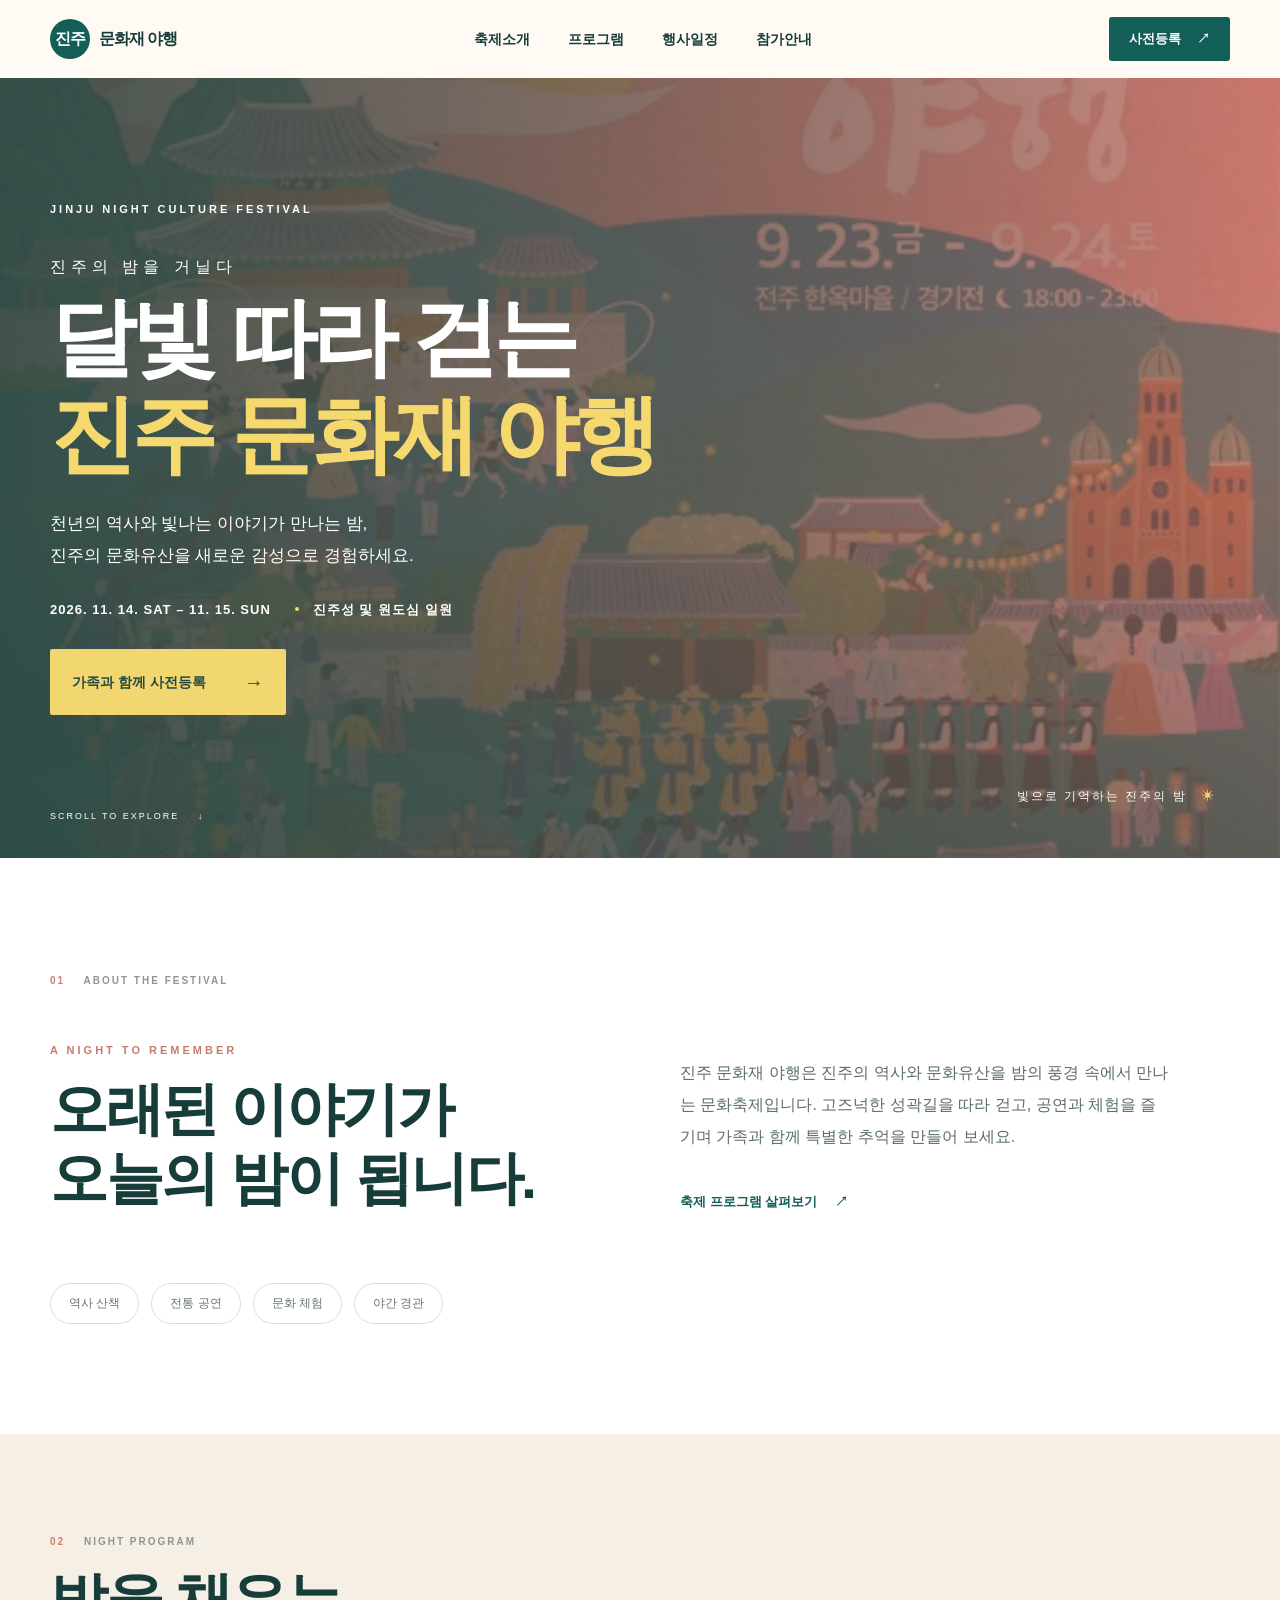
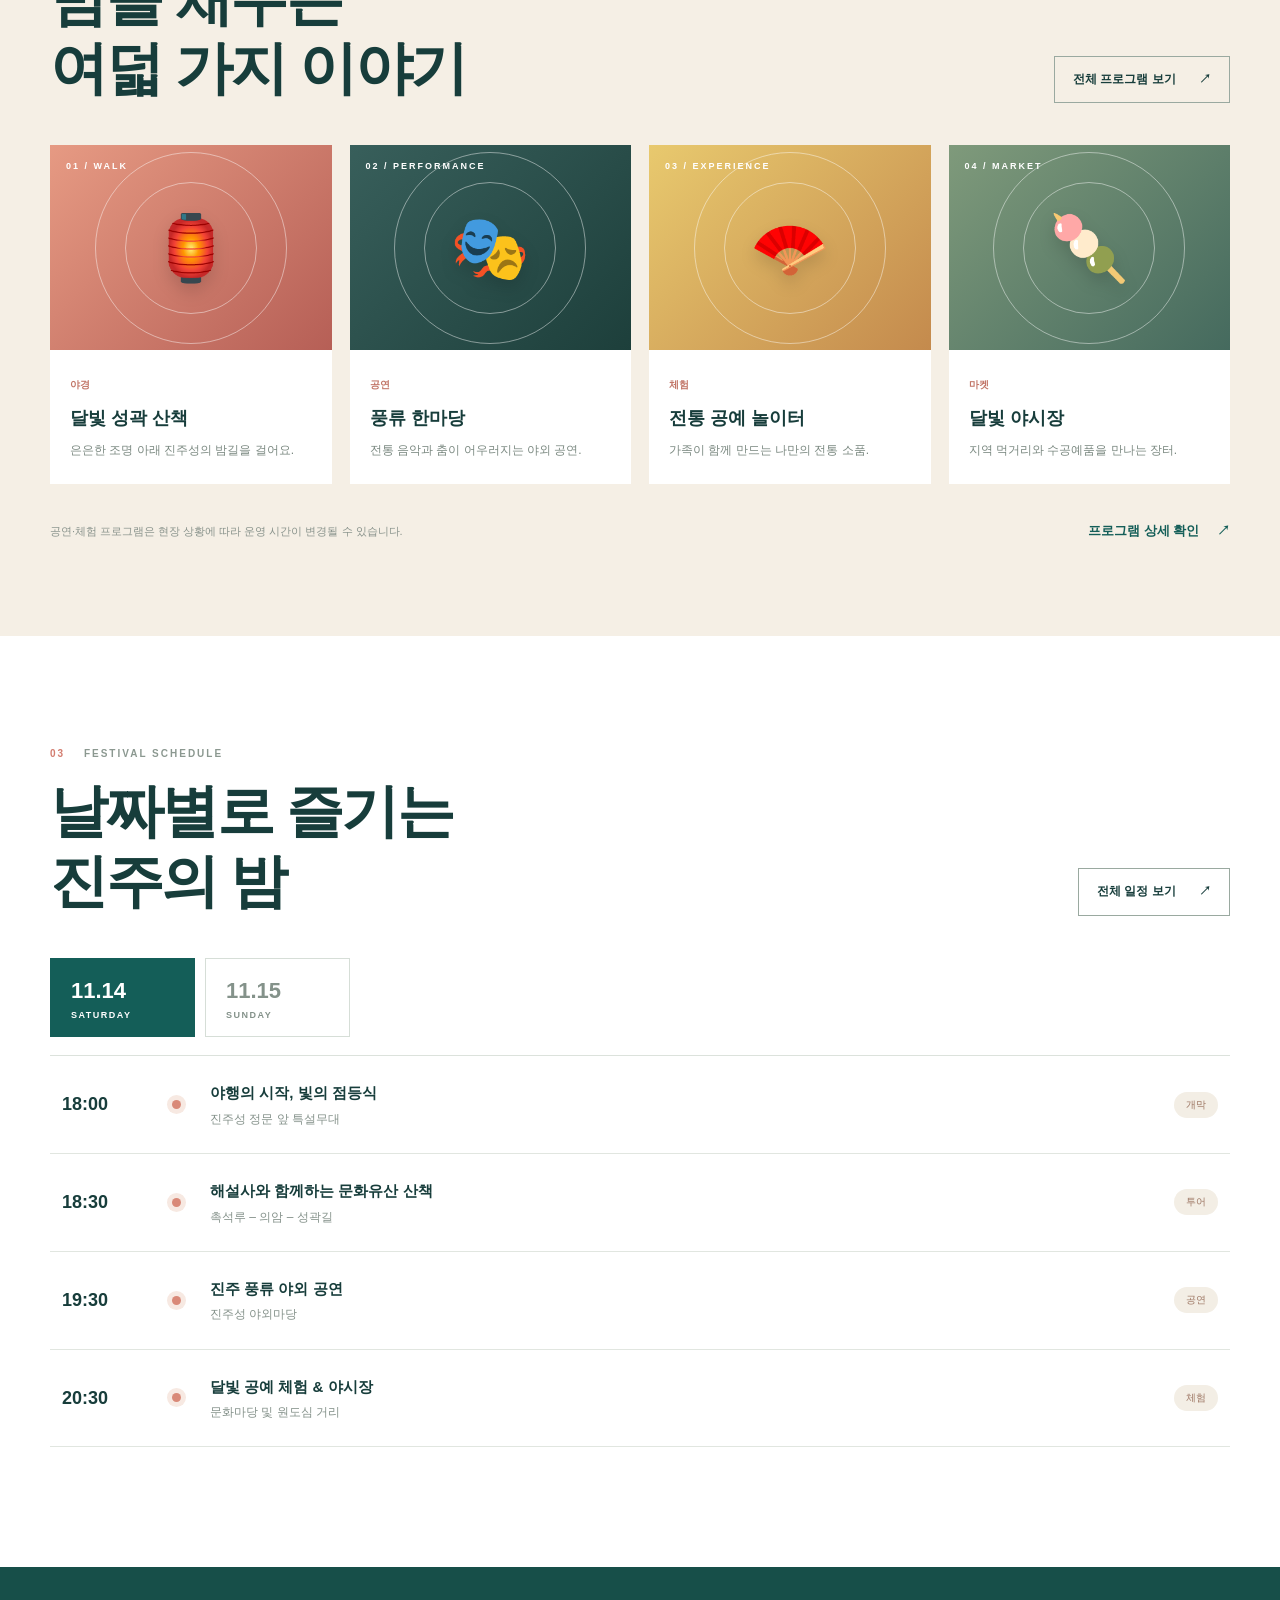
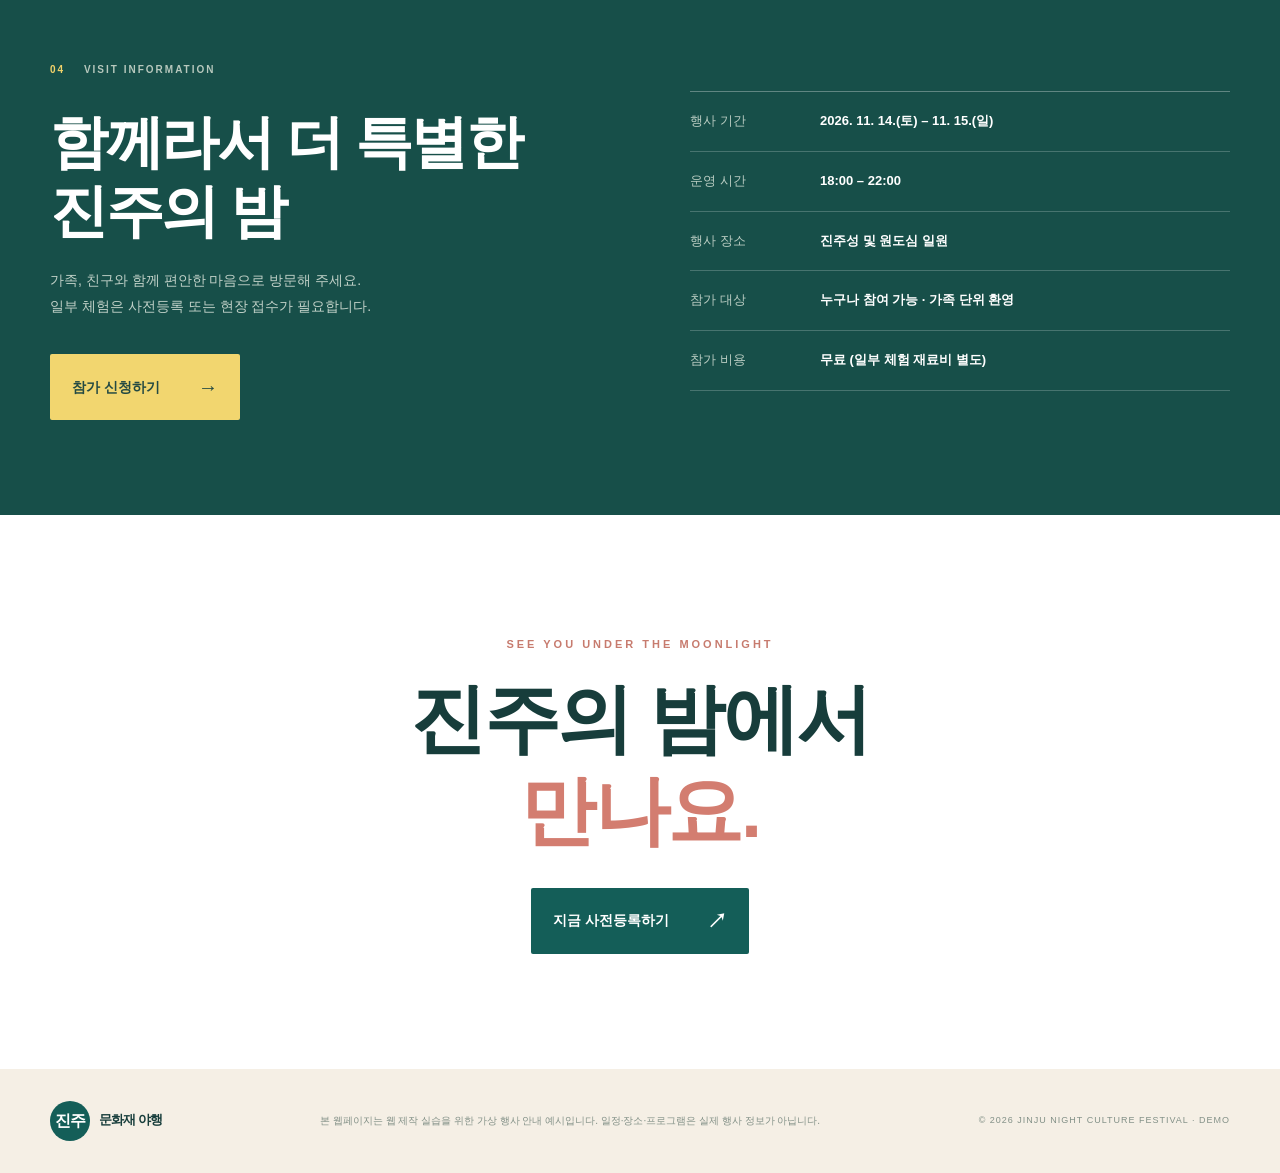
==== index.html @ 20b612c8 "Add files via upload" ====
<!DOCTYPE html>
<html lang="ko">
<head>
  <meta charset="UTF-8">
  <meta name="viewport" content="width=device-width, initial-scale=1.0">
  <meta name="description" content="진주의 밤, 역사와 문화가 만나는 진주 문화재 야행 행사 안내">
  <title>진주 문화재 야행 | 달빛 아래 만나는 진주의 밤</title>
  <link rel="stylesheet" href="css/style.css">
  <script src="js/main.js" defer></script>
</head>
<body>
  <header class="site-header">
    <a class="brand" href="#home" aria-label="진주 문화재 야행 홈">
      <span class="brand-mark">진주</span><span>문화재 야행</span>
    </a>
    <nav class="main-nav" aria-label="주 메뉴">
      <a href="#about">축제소개</a><a href="#program">프로그램</a><a href="#schedule">행사일정</a><a href="#visit">참가안내</a>
    </nav>
    <a class="header-apply" href="registration.html">사전등록 <span>↗</span></a>
    <button class="menu-toggle" aria-label="메뉴 열기" aria-expanded="false">☰</button>
  </header>

  <main>
    <section class="hero" id="home">
      <div class="hero-image" role="img" aria-label="진주 문화재 야행 축제 포스터"></div>
      <div class="hero-shade"></div>
      <div class="hero-content">
        <p class="eyebrow light">JINJU NIGHT CULTURE FESTIVAL</p>
        <p class="hero-kicker">진주의 밤을 거닐다</p>
        <h1>달빛 따라 걷는<br><em>진주 문화재 야행</em></h1>
        <p class="hero-desc">천년의 역사와 빛나는 이야기가 만나는 밤,<br>진주의 문화유산을 새로운 감성으로 경험하세요.</p>
        <div class="hero-meta"><span>2026. 11. 14. SAT – 11. 15. SUN</span><span>진주성 및 원도심 일원</span></div>
        <a class="primary-button" href="registration.html">가족과 함께 사전등록 <span>→</span></a>
      </div>
      <div class="hero-note">빛으로 기억하는 진주의 밤 <span>✳</span></div>
      <a class="scroll-cue" href="#about">SCROLL TO EXPLORE <span>↓</span></a>
    </section>

    <section class="intro section-wrap" id="about">
      <div class="section-label"><span>01</span> ABOUT THE FESTIVAL</div>
      <div class="intro-grid">
        <div><p class="overline">A NIGHT TO REMEMBER</p><h2>오래된 이야기가<br>오늘의 밤이 됩니다.</h2></div>
        <div class="intro-copy"><p>진주 문화재 야행은 진주의 역사와 문화유산을 밤의 풍경 속에서 만나는 문화축제입니다. 고즈넉한 성곽길을 따라 걷고, 공연과 체험을 즐기며 가족과 함께 특별한 추억을 만들어 보세요.</p><a class="text-link" href="#program">축제 프로그램 살펴보기 <span>↗</span></a></div>
      </div>
      <div class="keyword-row"><span>역사 산책</span><span>전통 공연</span><span>문화 체험</span><span>야간 경관</span></div>
    </section>

    <section class="program-section" id="program">
      <div class="section-wrap">
        <div class="section-heading">
          <div><div class="section-label"><span>02</span> NIGHT PROGRAM</div><h2>밤을 채우는<br>여덟 가지 이야기</h2></div>
          <button class="outline-button" data-open="program-modal">전체 프로그램 보기 <span>↗</span></button>
        </div>
        <div class="program-grid">
          <article class="program-card"><div class="program-art art-one"><span>🏮</span><small>01 / WALK</small></div><div class="card-info"><span class="tag">야경</span><h3>달빛 성곽 산책</h3><p>은은한 조명 아래 진주성의 밤길을 걸어요.</p></div></article>
          <article class="program-card"><div class="program-art art-two"><span>🎭</span><small>02 / PERFORMANCE</small></div><div class="card-info"><span class="tag">공연</span><h3>풍류 한마당</h3><p>전통 음악과 춤이 어우러지는 야외 공연.</p></div></article>
          <article class="program-card"><div class="program-art art-three"><span>🪭</span><small>03 / EXPERIENCE</small></div><div class="card-info"><span class="tag">체험</span><h3>전통 공예 놀이터</h3><p>가족이 함께 만드는 나만의 전통 소품.</p></div></article>
          <article class="program-card"><div class="program-art art-four"><span>🍡</span><small>04 / MARKET</small></div><div class="card-info"><span class="tag">마켓</span><h3>달빛 야시장</h3><p>지역 먹거리와 수공예품을 만나는 장터.</p></div></article>
        </div>
        <div class="program-bottom"><p>공연·체험 프로그램은 현장 상황에 따라 운영 시간이 변경될 수 있습니다.</p><button class="text-link button-link" data-open="program-modal">프로그램 상세 확인 <span>↗</span></button></div>
      </div>
    </section>

    <section class="schedule-section section-wrap" id="schedule">
      <div class="section-heading">
        <div><div class="section-label"><span>03</span> FESTIVAL SCHEDULE</div><h2>날짜별로 즐기는<br>진주의 밤</h2></div>
        <button class="outline-button" data-open="schedule-modal">전체 일정 보기 <span>↗</span></button>
      </div>
      <div class="day-tabs" role="tablist" aria-label="날짜별 일정">
        <button class="day-tab active" data-day="day1" role="tab" aria-selected="true">11.14 <small>SATURDAY</small></button>
        <button class="day-tab" data-day="day2" role="tab" aria-selected="false">11.15 <small>SUNDAY</small></button>
      </div>
      <div class="timeline" id="timeline">
        <div class="timeline-item"><time>18:00</time><span class="timeline-dot"></span><div><b>야행의 시작, 빛의 점등식</b><p>진주성 정문 앞 특설무대</p></div><span class="timeline-type">개막</span></div>
        <div class="timeline-item"><time>18:30</time><span class="timeline-dot"></span><div><b>해설사와 함께하는 문화유산 산책</b><p>촉석루 – 의암 – 성곽길</p></div><span class="timeline-type">투어</span></div>
        <div class="timeline-item"><time>19:30</time><span class="timeline-dot"></span><div><b>진주 풍류 야외 공연</b><p>진주성 야외마당</p></div><span class="timeline-type">공연</span></div>
        <div class="timeline-item"><time>20:30</time><span class="timeline-dot"></span><div><b>달빛 공예 체험 & 야시장</b><p>문화마당 및 원도심 거리</p></div><span class="timeline-type">체험</span></div>
      </div>
    </section>

    <section class="visit-section" id="visit">
      <div class="section-wrap visit-grid">
        <div><div class="section-label light-label"><span>04</span> VISIT INFORMATION</div><h2>함께라서 더 특별한<br>진주의 밤</h2><p>가족, 친구와 함께 편안한 마음으로 방문해 주세요.<br>일부 체험은 사전등록 또는 현장 접수가 필요합니다.</p><a class="primary-button pale" href="registration.html">참가 신청하기 <span>→</span></a></div>
        <div class="info-list">
          <div><span>행사 기간</span><b>2026. 11. 14.(토) – 11. 15.(일)</b></div>
          <div><span>운영 시간</span><b>18:00 – 22:00</b></div>
          <div><span>행사 장소</span><b>진주성 및 원도심 일원</b></div>
          <div><span>참가 대상</span><b>누구나 참여 가능 · 가족 단위 환영</b></div>
          <div><span>참가 비용</span><b>무료 (일부 체험 재료비 별도)</b></div>
        </div>
      </div>
    </section>
    <section class="closing section-wrap"><p class="overline">SEE YOU UNDER THE MOONLIGHT</p><h2>진주의 밤에서<br><em>만나요.</em></h2><a class="dark-button" href="registration.html">지금 사전등록하기 <span>↗</span></a></section>
  </main>

  <footer><a class="brand footer-brand" href="#home"><span class="brand-mark">진주</span><span>문화재 야행</span></a><p>본 웹페이지는 웹 제작 실습을 위한 가상 행사 안내 예시입니다. 일정·장소·프로그램은 실제 행사 정보가 아닙니다.</p><span>© 2026 JINJU NIGHT CULTURE FESTIVAL · DEMO</span></footer>

  <!-- 팝업: 일정과 프로그램 내용을 자바스크립트로 표시합니다. -->
  <div class="modal" id="schedule-modal" aria-hidden="true"><div class="modal-panel"><button class="modal-close" aria-label="팝업 닫기">×</button><p class="overline">FULL SCHEDULE</p><h2>전체 행사 일정</h2><div class="modal-content">
    <h3>11월 14일(토)</h3><p>18:00 점등식 · 18:30 문화유산 산책 · 19:30 전통 공연 · 20:30 달빛 야시장</p>
    <h3>11월 15일(일)</h3><p>18:00 어린이 풍물놀이 · 18:30 가족 역사 퀴즈 · 19:30 국악 콘서트 · 20:30 야간 해설 투어</p>
    <small>※ 예시 일정이며 실제 운영 정보가 아닙니다.</small></div></div></div>
  <div class="modal" id="program-modal" aria-hidden="true"><div class="modal-panel"><button class="modal-close" aria-label="팝업 닫기">×</button><p class="overline">ALL PROGRAMS</p><h2>전체 프로그램</h2><div class="modal-content program-detail">
    <p><b>달빛 성곽 산책</b> — 문화해설사와 함께 걷는 야간 역사 투어</p><p><b>풍류 한마당</b> — 국악, 전통무용, 지역 예술인 공연</p><p><b>전통 공예 놀이터</b> — 한지등·전통문양 만들기 가족 체험</p><p><b>달빛 야시장</b> — 지역 먹거리, 수공예 플리마켓</p><p><b>어린이 역사 탐험</b> — 미션지를 활용한 가족 참여 프로그램</p><small>※ 프로그램은 예시이며 현장 상황에 따라 변경될 수 있습니다.</small></div></div></div>
</body>
</html>
---- css/style.css ----
/* 기본 색상과 공통 설정 */
:root{--ink:#173d3b;--green:#145e58;--coral:#e98e82;--cream:#f7f1e8;--gold:#e9c85a;--muted:#71817b}
*{box-sizing:border-box}html{scroll-behavior:smooth}body{margin:0;color:var(--ink);font-family:"Pretendard","Noto Sans KR",Arial,sans-serif;line-height:1.6}a{color:inherit;text-decoration:none}button{font:inherit;cursor:pointer}.section-wrap{width:min(1180px,calc(100% - 48px));margin:0 auto}
.site-header{height:78px;padding:0 max(24px,calc((100% - 1180px)/2));display:flex;align-items:center;justify-content:space-between;background:#fffaf4;position:relative;z-index:5}.brand{display:flex;align-items:center;gap:9px;font-weight:900;letter-spacing:-1px}.brand-mark{display:grid;place-items:center;width:40px;height:40px;border-radius:50%;background:var(--green);color:white;font-size:16px}.main-nav{display:flex;gap:38px;font-size:14px;font-weight:700}.main-nav a:hover{color:#c96d61}.header-apply{background:var(--green);color:white;padding:12px 20px;border-radius:3px;font-size:13px;font-weight:800}.header-apply span{margin-left:12px}.menu-toggle{display:none;border:0;background:none;font-size:24px;color:var(--ink)}
.hero{min-height:700px;height:min(780px,calc(100vh - 78px));position:relative;overflow:hidden;background:#d98f86;color:white}.hero-image{position:absolute;inset:0;background-image:url("../assets/jinju-night-poster.png");background-position:center 45%;background-size:cover;opacity:.44;mix-blend-mode:multiply}.hero-shade{position:absolute;inset:0;background:linear-gradient(90deg,rgba(35,72,66,.82),rgba(35,72,66,.48) 48%,rgba(35,72,66,.06)),linear-gradient(0deg,rgba(20,55,50,.3),transparent 45%)}.hero-content{position:relative;z-index:1;width:min(1180px,calc(100% - 48px));margin:0 auto;padding-top:112px}.eyebrow,.overline{font-size:11px;letter-spacing:3px;font-weight:800}.hero-kicker{font-size:16px;letter-spacing:5px;margin:35px 0 10px}.hero h1{font-size:clamp(48px,7vw,86px);line-height:1.12;letter-spacing:-5px;margin:0;font-weight:900}.hero h1 em,.closing h2 em{font-style:normal;color:#f6d96e}.hero-desc{font-size:17px;line-height:1.9;margin:26px 0}.hero-meta{display:flex;gap:24px;font-size:13px;font-weight:700;letter-spacing:1px;margin:28px 0}.hero-meta span+span:before{content:"";display:inline-block;width:4px;height:4px;background:#f5d86d;border-radius:50%;margin:0 14px 3px 0}.primary-button,.dark-button{display:inline-flex;align-items:center;gap:38px;background:#f2d66f;color:#244a43;padding:17px 22px;font-weight:900;font-size:14px;border-radius:2px}.primary-button span,.dark-button span{font-size:20px}.hero-note{position:absolute;right:5%;bottom:52px;font-size:12px;letter-spacing:2px}.hero-note span{color:#f6d96e;margin-left:10px}.scroll-cue{position:absolute;left:max(24px,calc((100% - 1180px)/2));bottom:35px;font-size:9px;letter-spacing:2px}.scroll-cue span{margin-left:14px}
.intro{padding-top:115px;padding-bottom:110px}.section-label{font-size:10px;letter-spacing:2px;font-weight:900;color:#8b9890}.section-label span{color:#d37d70;margin-right:14px}.intro-grid{display:grid;grid-template-columns:1fr 1fr;gap:80px;margin-top:42px}.overline{color:#c77b6e}.intro h2,.section-heading h2,.visit-section h2,.closing h2{font-size:clamp(36px,4.5vw,58px);line-height:1.2;letter-spacing:-2.5px;margin:15px 0;font-weight:900}.intro-copy{padding-top:10px;max-width:490px;color:#596d66;font-size:16px;line-height:2}.text-link{display:inline-block;border:0;background:none;padding:0;margin-top:20px;font-size:13px;font-weight:900;color:var(--green)}.text-link span{margin-left:14px}.keyword-row{display:flex;gap:12px;margin-top:55px}.keyword-row span{padding:10px 18px;border:1px solid #d9dfd7;border-radius:50px;font-size:12px;color:#65766e}
.program-section{background:#f5efe5;padding:100px 0 85px}.section-heading{display:flex;justify-content:space-between;align-items:end;margin-bottom:42px}.section-heading h2{margin-bottom:0}.outline-button{border:1px solid #9aa9a0;background:transparent;padding:13px 18px;color:var(--ink);font-size:12px;font-weight:800}.outline-button span{margin-left:20px}.program-grid{display:grid;grid-template-columns:repeat(4,1fr);gap:18px}.program-card{background:white}.program-art{height:205px;display:flex;align-items:center;justify-content:center;position:relative;overflow:hidden}.program-art:before,.program-art:after{content:"";position:absolute;border-radius:50%;border:1px solid rgba(255,255,255,.45);width:190px;height:190px}.program-art:after{width:130px;height:130px}.program-art>span{font-size:64px;z-index:1;filter:drop-shadow(0 8px 8px #0002)}.program-art small{position:absolute;left:16px;top:14px;font-size:9px;letter-spacing:2px;color:#fff;font-weight:800}.art-one{background:linear-gradient(135deg,#e69a83,#b65f56)}.art-two{background:linear-gradient(135deg,#385f5b,#1d3f3b)}.art-three{background:linear-gradient(135deg,#e8c96e,#c48a4d)}.art-four{background:linear-gradient(135deg,#7f9a7b,#456a5e)}.card-info{padding:20px 20px 24px}.tag{font-size:10px;color:#c27668;font-weight:900}.card-info h3{font-size:18px;margin:8px 0}.card-info p{font-size:12px;color:#7b8981;margin:0}.program-bottom{display:flex;justify-content:space-between;align-items:center;margin-top:28px;color:#89938c;font-size:11px}.button-link{margin:0}
.schedule-section{padding-top:110px;padding-bottom:120px}.day-tabs{display:flex;gap:10px;margin:40px 0 18px}.day-tab{min-width:145px;padding:14px 20px;border:1px solid #d6ded7;background:white;color:#84928a;text-align:left;font-size:22px;font-weight:900}.day-tab small{display:block;font-size:9px;letter-spacing:1.5px}.day-tab.active{background:var(--green);color:white;border-color:var(--green)}.timeline{border-top:1px solid #dce2dc}.timeline-item{display:grid;grid-template-columns:90px 18px 1fr 70px;align-items:center;gap:20px;padding:24px 12px;border-bottom:1px solid #e1e6e0}.timeline-item time{font-size:18px;font-weight:900}.timeline-dot{width:9px;height:9px;background:#d98978;border-radius:50%;box-shadow:0 0 0 5px #f7e9e2}.timeline-item b{font-size:15px}.timeline-item p{margin:4px 0 0;font-size:12px;color:#84918a}.timeline-type{justify-self:end;background:#f3eee5;padding:5px 12px;font-size:10px;color:#9c7562;border-radius:20px}
.visit-section{background:#174f49;color:white;padding:95px 0}.visit-grid{display:grid;grid-template-columns:1fr 1fr;gap:100px;align-items:center}.light-label{color:#b7c8bd}.light-label span{color:#f3d36a}.visit-section h2{margin:30px 0 20px}.visit-section p{color:#c1d1c8;font-size:14px;line-height:1.9}.pale{margin-top:20px}.info-list{border-top:1px solid #ffffff50}.info-list>div{display:grid;grid-template-columns:110px 1fr;gap:20px;padding:19px 0;border-bottom:1px solid #ffffff35;font-size:13px}.info-list span{color:#b9ccc2}.info-list b{font-weight:700}
.closing{text-align:center;padding-top:110px;padding-bottom:115px}.closing h2{font-size:clamp(48px,6vw,76px);margin:20px 0 32px}.closing h2 em{color:#d37d70}.dark-button{background:var(--green);color:white}
footer{background:#f5efe5;padding:32px max(24px,calc((100% - 1180px)/2));display:flex;align-items:center;justify-content:space-between;gap:20px}footer p{font-size:10px;color:#829087;margin:0}footer>span{font-size:9px;color:#829087;letter-spacing:1px}.footer-brand{font-size:13px}
.modal{position:fixed;inset:0;background:#102c29b8;display:none;align-items:center;justify-content:center;padding:20px;z-index:20}.modal.open{display:flex}.modal-panel{width:min(620px,100%);max-height:85vh;overflow:auto;background:#fffaf4;padding:42px;position:relative;box-shadow:0 20px 70px #0003}.modal-close{position:absolute;right:20px;top:12px;border:0;background:none;font-size:32px;color:var(--ink)}.modal-panel h2{font-size:34px;margin:8px 0 25px;letter-spacing:-1px}.modal-content{border-top:1px solid #d9dfd7;padding-top:16px}.modal-content h3{font-size:15px;color:#c27668;margin:22px 0 7px}.modal-content p{font-size:13px;color:#596d66;line-height:1.9}.modal-content small{display:block;margin-top:22px;color:#9a9f98;font-size:10px}
@media(max-width:850px){.main-nav{gap:18px}.program-grid{grid-template-columns:repeat(2,1fr)}.visit-grid{gap:45px}.hero-content{padding-top:100px}}
@media(max-width:620px){.site-header{height:66px}.main-nav{display:none;position:absolute;top:66px;left:0;right:0;background:#fffaf4;padding:22px 24px;flex-direction:column;gap:18px;border-top:1px solid #eee}.main-nav.show{display:flex}.header-apply{margin-left:auto;margin-right:14px;padding:10px 12px}.menu-toggle{display:block}.hero{height:690px;min-height:690px}.hero-image{background-position:57% center}.hero-shade{background:linear-gradient(90deg,rgba(27,65,60,.83),rgba(27,65,60,.4)),linear-gradient(0deg,rgba(20,55,50,.3),transparent)}.hero-content{padding-top:92px}.hero h1{font-size:53px;letter-spacing:-3px}.hero-desc{font-size:14px}.hero-meta{flex-direction:column;gap:7px;font-size:11px}.hero-meta span+span:before{display:none}.hero-note{display:none}.intro{padding-top:75px;padding-bottom:75px}.intro-grid{grid-template-columns:1fr;gap:12px;margin-top:25px}.intro-copy{font-size:14px}.keyword-row{flex-wrap:wrap;margin-top:32px}.section-wrap{width:calc(100% - 40px)}.program-section,.schedule-section{padding:75px 0}.section-heading{align-items:start;gap:20px;flex-direction:column}.section-heading h2,.intro h2,.visit-section h2{font-size:39px}.program-grid{gap:12px}.program-art{height:145px}.program-art>span{font-size:48px}.card-info{padding:14px}.card-info h3{font-size:15px}.card-info p{font-size:11px}.program-bottom{align-items:flex-start;gap:12px;flex-direction:column}.timeline-item{grid-template-columns:54px 10px 1fr;gap:12px;padding:20px 4px}.timeline-item time{font-size:15px}.timeline-item b{font-size:13px}.timeline-type{display:none}.visit-section{padding:75px 0}.visit-grid{grid-template-columns:1fr;gap:45px}.info-list>div{grid-template-columns:85px 1fr;font-size:11px;gap:12px}.closing{padding:75px 0}.closing h2{font-size:57px}footer{align-items:flex-start;flex-direction:column;gap:12px}.modal-panel{padding:32px 24px}.modal-panel h2{font-size:28px}}
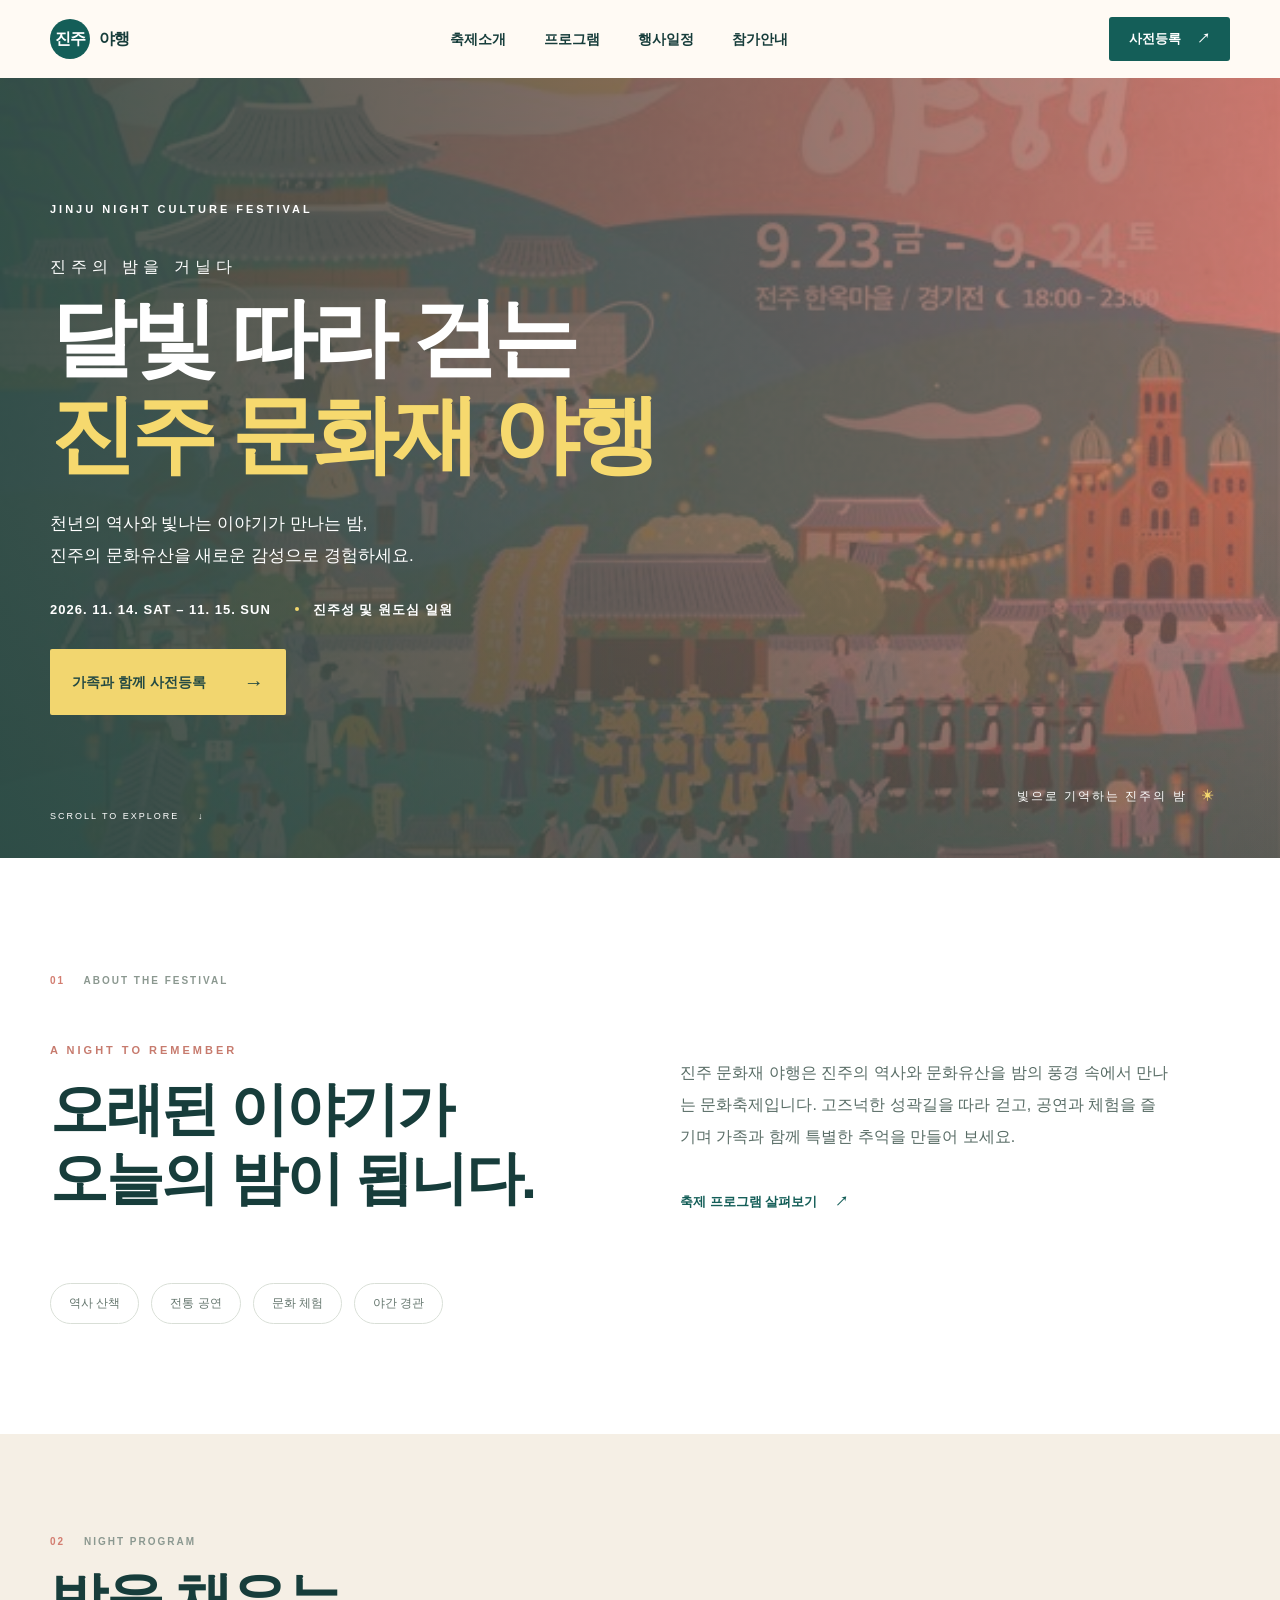
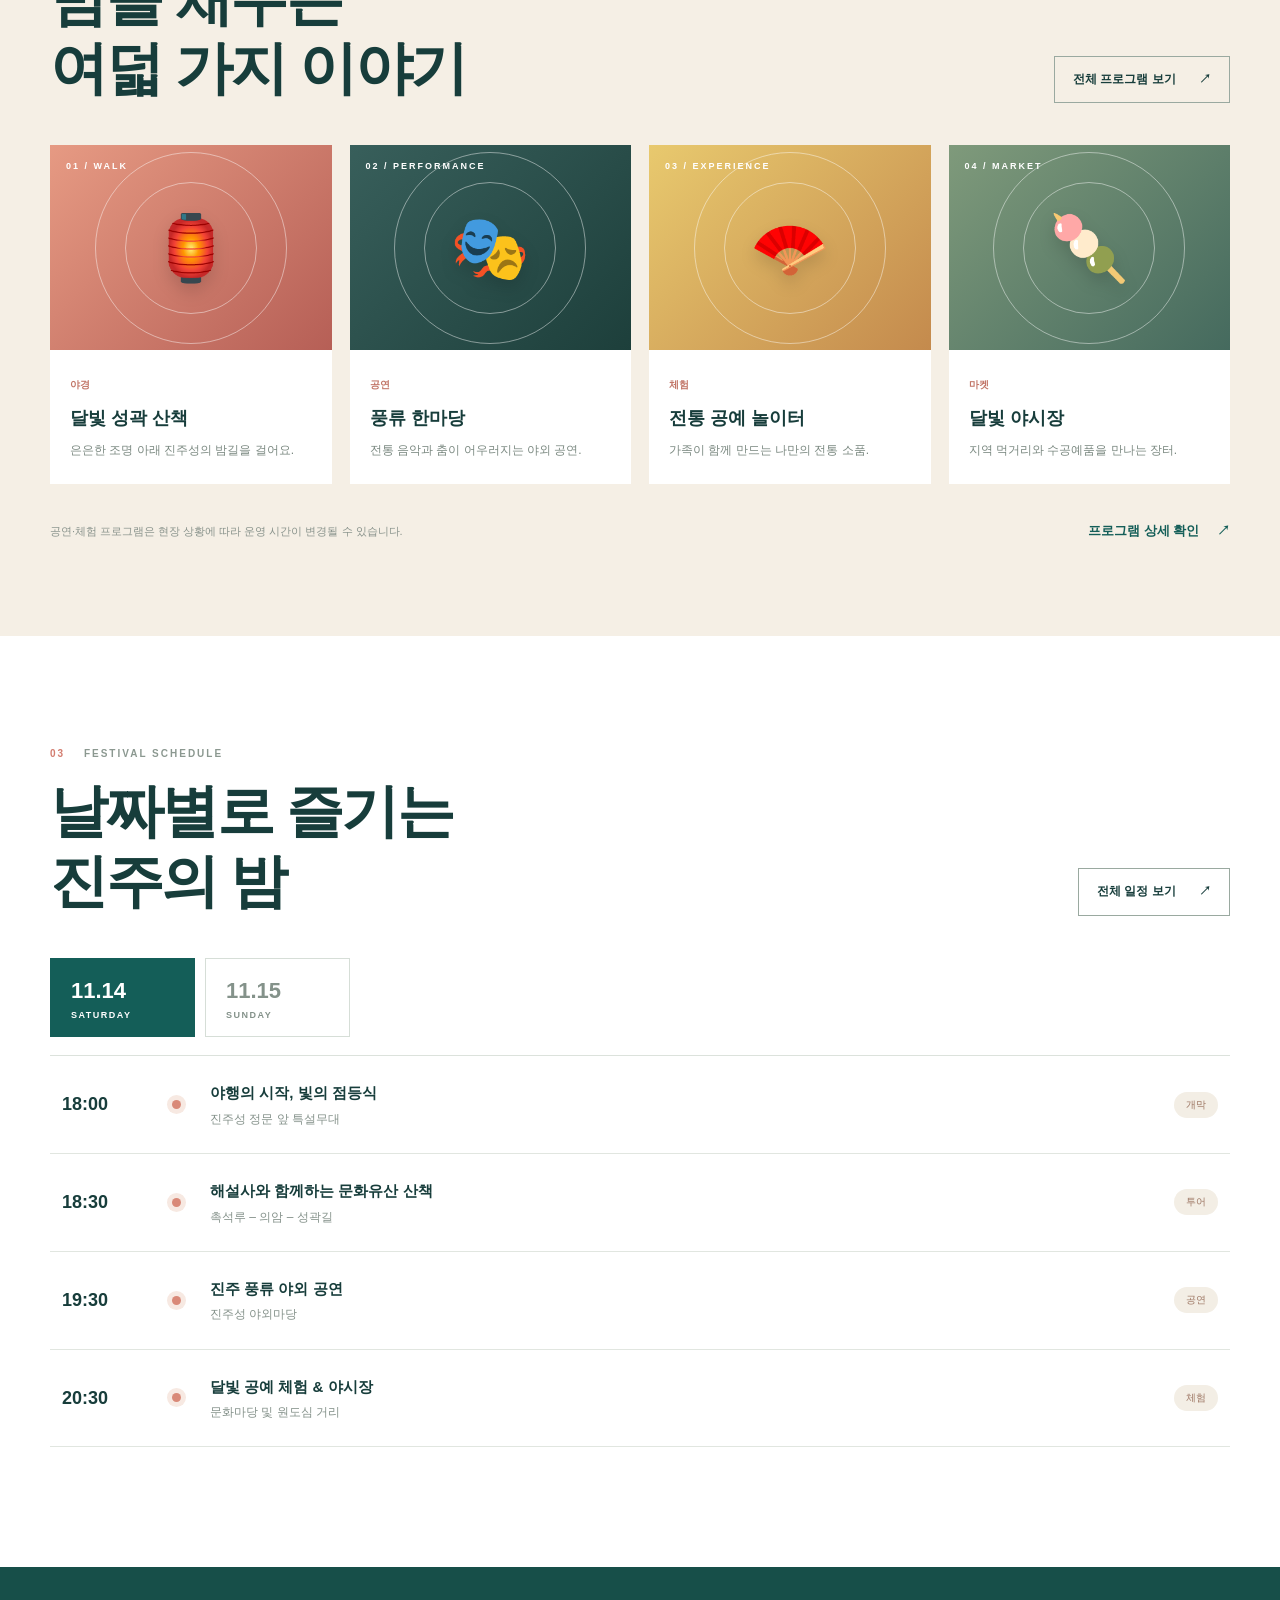
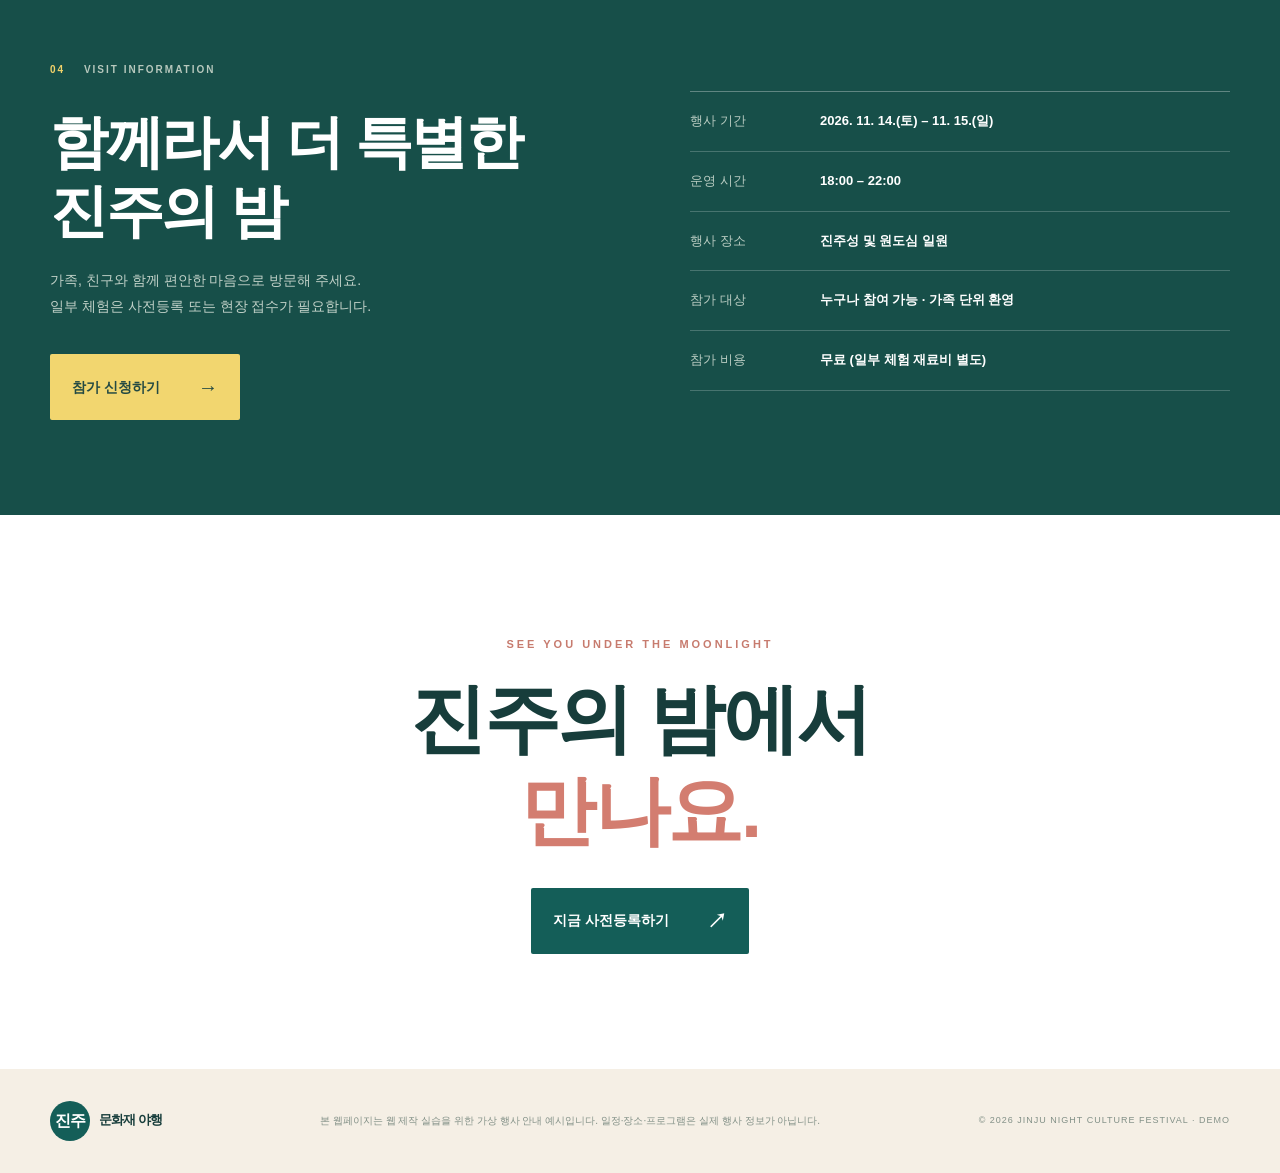
==== commit 0abd642d: "Update brand navigation text in index.html" ====
--- a/index.html
+++ b/index.html
@@ -4,14 +4,14 @@
   <meta charset="UTF-8">
   <meta name="viewport" content="width=device-width, initial-scale=1.0">
   <meta name="description" content="진주의 밤, 역사와 문화가 만나는 진주 문화재 야행 행사 안내">
-  <title>진주 문화재 야행 | 달빛 아래 만나는 진주의 밤</title>
+  <title>진주 야행 | 달빛 아래 만나는 진주의 밤</title>
   <link rel="stylesheet" href="css/style.css">
   <script src="js/main.js" defer></script>
 </head>
 <body>
   <header class="site-header">
     <a class="brand" href="#home" aria-label="진주 문화재 야행 홈">
-      <span class="brand-mark">진주</span><span>문화재 야행</span>
+      <span class="brand-mark">진주</span><span>야행</span>
     </a>
     <nav class="main-nav" aria-label="주 메뉴">
       <a href="#about">축제소개</a><a href="#program">프로그램</a><a href="#schedule">행사일정</a><a href="#visit">참가안내</a>
@@ -103,4 +103,4 @@
   <div class="modal" id="program-modal" aria-hidden="true"><div class="modal-panel"><button class="modal-close" aria-label="팝업 닫기">×</button><p class="overline">ALL PROGRAMS</p><h2>전체 프로그램</h2><div class="modal-content program-detail">
     <p><b>달빛 성곽 산책</b> — 문화해설사와 함께 걷는 야간 역사 투어</p><p><b>풍류 한마당</b> — 국악, 전통무용, 지역 예술인 공연</p><p><b>전통 공예 놀이터</b> — 한지등·전통문양 만들기 가족 체험</p><p><b>달빛 야시장</b> — 지역 먹거리, 수공예 플리마켓</p><p><b>어린이 역사 탐험</b> — 미션지를 활용한 가족 참여 프로그램</p><small>※ 프로그램은 예시이며 현장 상황에 따라 변경될 수 있습니다.</small></div></div></div>
 </body>
-</html>+</html>
